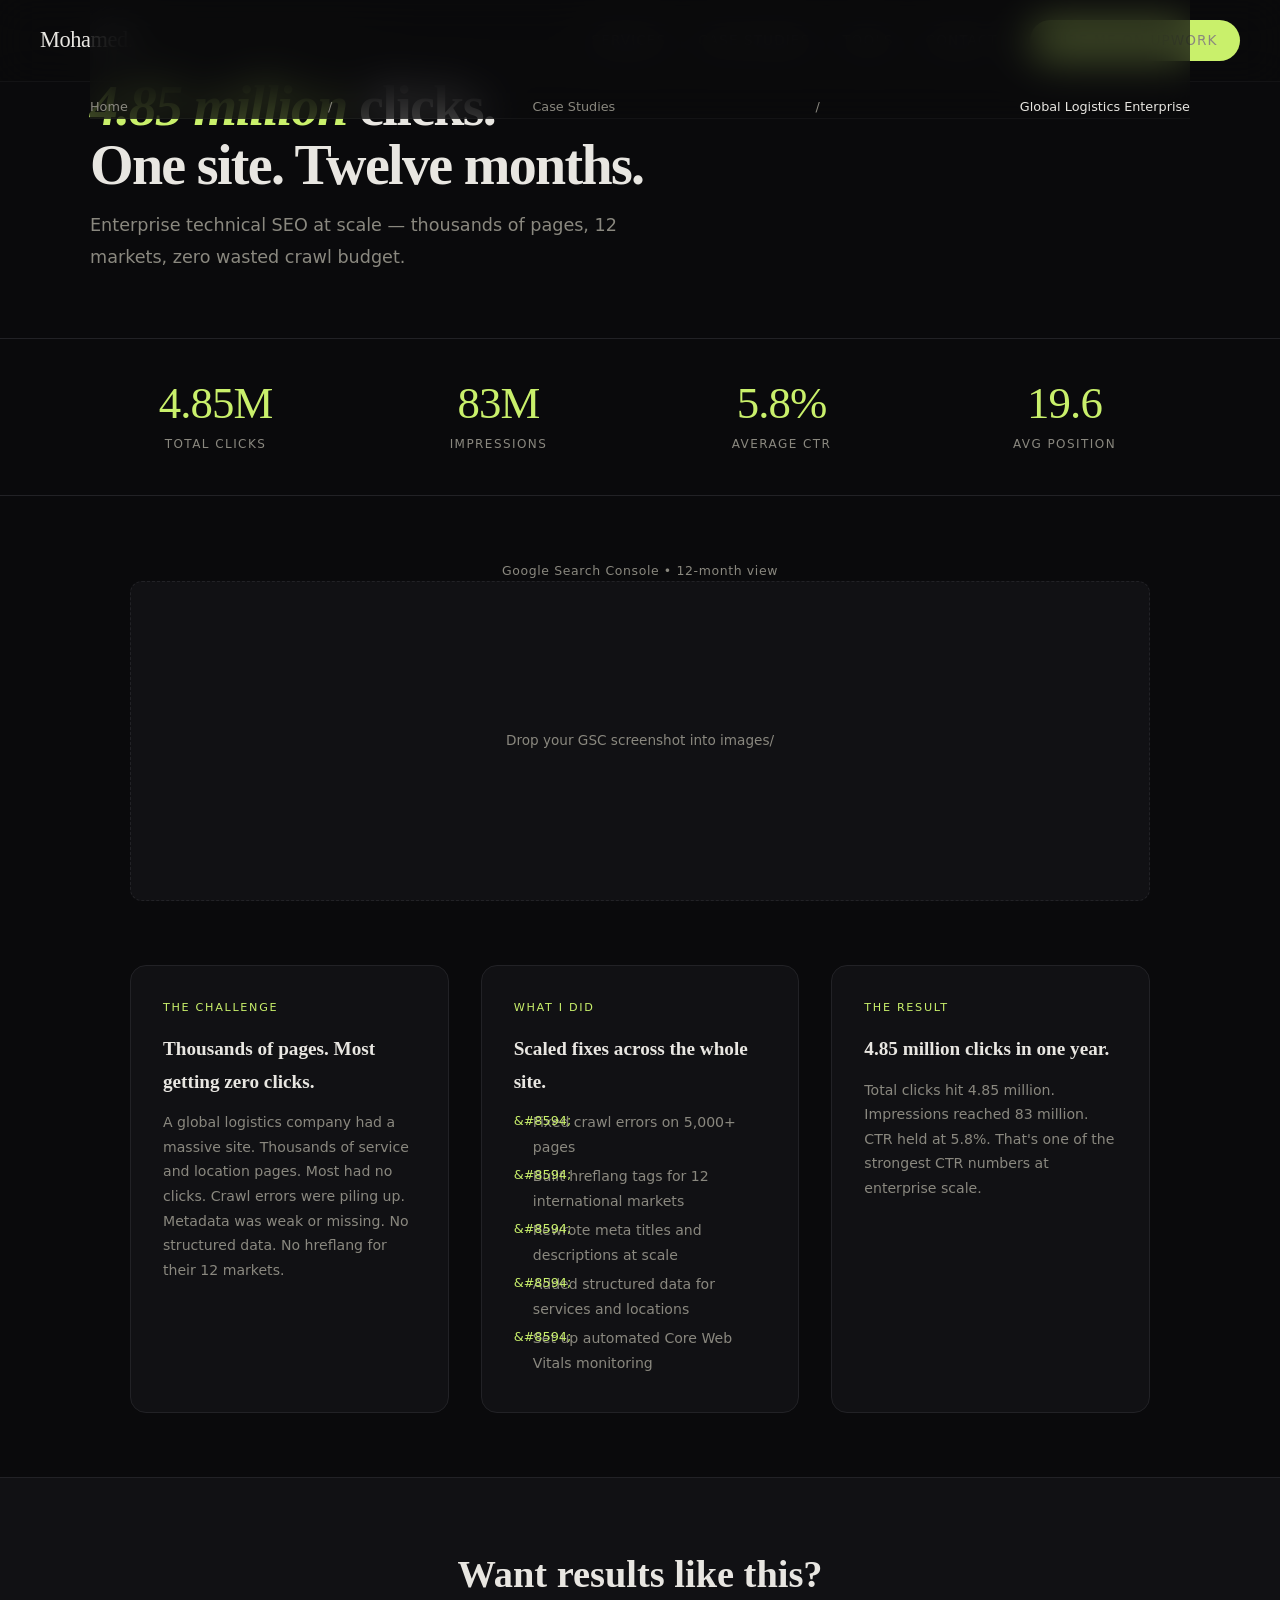
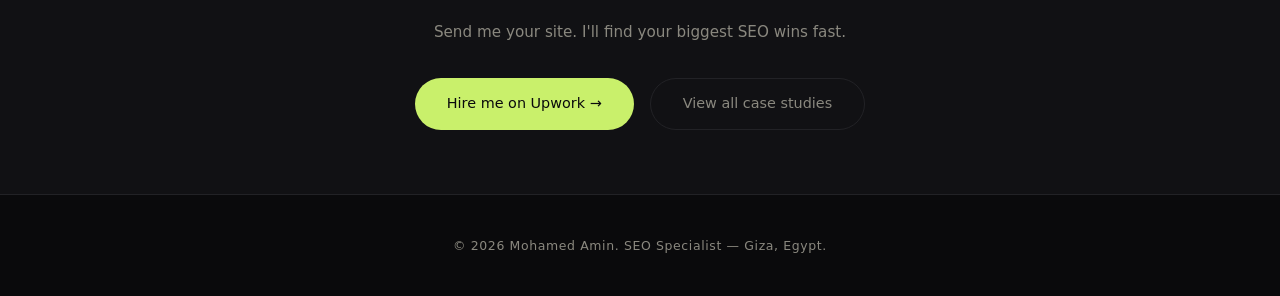
==== case-studies/enterprise-logistics.html @ 6799c582 "feat: add enterprise case study pages" ====
<!DOCTYPE html>
<html lang="en">
<head>
  <meta charset="UTF-8">
  <meta name="viewport" content="width=device-width, initial-scale=1.0">
  <meta http-equiv="Content-Security-Policy" content="default-src 'self'; style-src 'self' 'unsafe-inline' https://fonts.googleapis.com; font-src https://fonts.gstatic.com; script-src 'self' 'unsafe-inline'">
  <title>Global Logistics Enterprise &#8212; SEO Case Study | Mohamed Amin</title>
  <meta name="description" content="How I drove 4.85M organic clicks in 12 months for a global logistics enterprise through technical SEO at scale.">
  <link rel="preconnect" href="https://fonts.googleapis.com">
  <link rel="preconnect" href="https://fonts.gstatic.com" crossorigin>
  <link rel="preload" href="https://fonts.googleapis.com/css2?family=Instrument+Serif:ital@0;1&family=DM+Sans:ital,opsz,wght@0,9..40,300;0,9..40,400;0,9..40,500;0,9..40,600;1,9..40,300;1,9..40,400&display=swap" as="style" onload="this.onload=null;this.rel='stylesheet'">
  <noscript><link rel="stylesheet" href="https://fonts.googleapis.com/css2?family=Instrument+Serif:ital@0;1&family=DM+Sans:ital,opsz,wght@0,9..40,300;0,9..40,400;0,9..40,500;0,9..40,600;1,9..40,300;1,9..40,400&display=swap"></noscript>
  <link rel="stylesheet" href="../css/main.css">
  <link rel="stylesheet" href="../css/case-study.css">
</head>
<body>

<nav>
  <a href="../index.html" class="nav-logo">Mohamed<span>.</span></a>
  <div class="nav-links">
    <a href="../index.html#services">Services</a>
    <a href="../case-studies.html">Case Studies</a>
    <a href="../index.html#tools">Tools</a>
    <a href="../index.html#contact">Contact</a>
    <a href="https://www.upwork.com/freelancers/~01e36e9e4f4e8bf10b" class="nav-cta" target="_blank" rel="noopener noreferrer">Hire me on Upwork</a>
  </div>
  <button class="mobile-toggle" id="mobileToggle" aria-label="Toggle menu">&#9776;</button>
</nav>
<div class="mobile-nav" id="mobileNav">
  <a href="../index.html#services">Services</a>
  <a href="../case-studies.html">Case Studies</a>
  <a href="../index.html#tools">Tools</a>
  <a href="../index.html#contact">Contact</a>
  <a href="https://www.upwork.com/freelancers/~01e36e9e4f4e8bf10b" target="_blank" rel="noopener noreferrer">Hire me on Upwork</a>
</div>

<div style="padding:0 2.5rem">
  <nav class="breadcrumb" aria-label="Breadcrumb">
    <a href="../index.html">Home</a>
    <span aria-hidden="true">/</span>
    <a href="../case-studies.html">Case Studies</a>
    <span aria-hidden="true">/</span>
    <span class="current">Global Logistics Enterprise</span>
  </nav>
</div>

<section class="cs-hero">
  <div class="cs-hero-inner">
    <div class="cs-tag">Enterprise &bull; Global Logistics</div>
    <h1><em>4.85 million</em> clicks.<br>One site. Twelve months.</h1>
    <p class="cs-hero-sub">Enterprise technical SEO at scale &#8212; thousands of pages, 12 markets, zero wasted crawl budget.</p>
  </div>
</section>

<section class="cs-metrics">
  <div class="cs-metrics-inner">
    <div class="cs-metric reveal"><div class="cs-metric-val">4.85M</div><div class="cs-metric-label">Total Clicks</div></div>
    <div class="cs-metric reveal"><div class="cs-metric-val">83M</div><div class="cs-metric-label">Impressions</div></div>
    <div class="cs-metric reveal"><div class="cs-metric-val">5.8%</div><div class="cs-metric-label">Average CTR</div></div>
    <div class="cs-metric reveal"><div class="cs-metric-val">19.6</div><div class="cs-metric-label">Avg Position</div></div>
  </div>
</section>

<div class="screenshot-block">
  <img src="../images/case-enterprise-logistics.png"
       alt="Google Search Console performance showing 4.85M clicks and 83M impressions for a global logistics enterprise"
       onerror="this.parentElement.classList.add('placeholder')"
       width="1200" height="675" loading="lazy">
  <p class="screenshot-caption">Google Search Console &bull; 12-month view</p>
</div>

<div class="cs-story">
  <div class="cs-story-section reveal">
    <div class="cs-story-label">The challenge</div>
    <h3>Thousands of pages. Most getting zero clicks.</h3>
    <p>A global logistics company had a massive site. Thousands of service and location pages. Most had no clicks. Crawl errors were piling up. Metadata was weak or missing. No structured data. No hreflang for their 12 markets.</p>
  </div>
  <div class="cs-story-section reveal">
    <div class="cs-story-label">What I did</div>
    <h3>Scaled fixes across the whole site.</h3>
    <ul>
      <li>Fixed crawl errors on 5,000+ pages</li>
      <li>Built hreflang tags for 12 international markets</li>
      <li>Rewrote meta titles and descriptions at scale</li>
      <li>Added structured data for services and locations</li>
      <li>Set up automated Core Web Vitals monitoring</li>
    </ul>
  </div>
  <div class="cs-story-section reveal">
    <div class="cs-story-label">The result</div>
    <h3>4.85 million clicks in one year.</h3>
    <p>Total clicks hit 4.85 million. Impressions reached 83 million. CTR held at 5.8%. That's one of the strongest CTR numbers at enterprise scale.</p>
  </div>
</div>

<section class="cs-cta">
  <h2>Want results like this?</h2>
  <p>Send me your site. I'll find your biggest SEO wins fast.</p>
  <div class="cs-cta-actions">
    <a href="https://www.upwork.com/freelancers/~01e36e9e4f4e8bf10b" class="btn-primary" target="_blank" rel="noopener noreferrer">Hire me on Upwork &rarr;</a>
    <a href="../case-studies.html" class="btn-secondary">View all case studies</a>
  </div>
</section>

<footer>
  <p>&copy; 2026 Mohamed Amin. SEO Specialist &#8212; Giza, Egypt.</p>
</footer>
<script src="../js/main.js"></script>
</body>
</html>
---- css/main.css ----
/* ============================================================
   MAIN.CSS — shared across all pages
   ============================================================ */

*, *::before, *::after { margin: 0; padding: 0; box-sizing: border-box; }

:root {
  --bg: #0a0a0c;
  --bg-card: #111114;
  --bg-elevated: #18181c;
  --text: #e8e6e1;
  --text-muted: #8a887f;
  --accent: #c9f06b;
  --accent-dim: #4a5a20;
  --border: #222226;
  --serif: 'Instrument Serif', Georgia, serif;
  --sans: 'DM Sans', system-ui, sans-serif;
}

html { scroll-behavior: smooth; font-size: 16px; }
body { background: var(--bg); color: var(--text); font-family: var(--sans); line-height: 1.7; overflow-x: hidden; }
a { color: inherit; text-decoration: none; }
img { max-width: 100%; display: block; }

/* Noise texture */
body::after {
  content: '';
  position: fixed; top: 0; left: 0; width: 100%; height: 100%;
  background-image: url("data:image/svg+xml,%3Csvg viewBox='0 0 256 256' xmlns='http://www.w3.org/2000/svg'%3E%3Cfilter id='n'%3E%3CfeTurbulence type='fractalNoise' baseFrequency='0.9' numOctaves='4' stitchTiles='stitch'/%3E%3C/filter%3E%3Crect width='100%25' height='100%25' filter='url(%23n)' opacity='0.04'/%3E%3C/svg%3E");
  pointer-events: none; z-index: 9999; opacity: .35;
}

/* ── NAV ── */
nav {
  position: fixed; top: 0; left: 0; right: 0; z-index: 100;
  padding: 1.25rem 2.5rem;
  display: flex; justify-content: space-between; align-items: center;
  backdrop-filter: blur(20px);
  background: rgba(10,10,12,.7);
  border-bottom: 1px solid rgba(255,255,255,.04);
  transition: background .4s;
}
nav.scrolled { background: rgba(10,10,12,.92); }
.nav-logo { font-family: var(--serif); font-size: 1.4rem; letter-spacing: -.02em; }
.nav-logo span { color: var(--accent); }
.nav-links { display: flex; gap: 2rem; align-items: center; }
.nav-links a { font-size: .85rem; letter-spacing: .08em; text-transform: uppercase; color: var(--text-muted); transition: color .3s; }
.nav-links a:hover { color: var(--accent); }
.nav-cta {
  background: var(--accent); color: var(--bg);
  padding: .55rem 1.4rem; border-radius: 100px;
  font-weight: 500; font-size: .82rem; letter-spacing: .04em;
  transition: transform .3s, box-shadow .3s;
}
.nav-cta:hover { transform: translateY(-1px); box-shadow: 0 4px 24px rgba(201,240,107,.25); }
.mobile-toggle {
  display: none; background: none; border: none;
  color: var(--text); font-size: 1.5rem; cursor: pointer;
}
.mobile-nav {
  display: none; position: fixed; top: 60px; left: 0; right: 0;
  background: rgba(10,10,12,.96); border-bottom: 1px solid var(--border);
  padding: 1.5rem; flex-direction: column; gap: 1rem; z-index: 99;
}
.mobile-nav.open { display: flex; }
.mobile-nav a { font-size: .95rem; color: var(--text-muted); padding: .5rem 0; }

/* ── BUTTONS ── */
.btn-primary {
  background: var(--accent); color: var(--bg);
  padding: .8rem 2rem; border-radius: 100px;
  font-weight: 500; font-size: .9rem;
  display: inline-flex; align-items: center; gap: .5rem;
  transition: transform .3s, box-shadow .3s;
}
.btn-primary:hover { transform: translateY(-2px); box-shadow: 0 8px 32px rgba(201,240,107,.2); }
.btn-secondary {
  border: 1px solid var(--border); padding: .8rem 2rem; border-radius: 100px;
  font-size: .9rem; color: var(--text-muted); transition: border-color .3s, color .3s;
}
.btn-secondary:hover { border-color: var(--accent); color: var(--accent); }

/* ── SECTION UTILITIES ── */
.section { padding: 6rem 2.5rem; }
.section-header { max-width: 1100px; margin: 0 auto 3.5rem; }
.section-label { font-size: .75rem; text-transform: uppercase; letter-spacing: .15em; color: var(--accent); margin-bottom: .75rem; }
.section-title { font-family: var(--serif); font-size: clamp(2rem,4vw,3rem); letter-spacing: -.02em; line-height: 1.1; }
.section-desc { color: var(--text-muted); max-width: 560px; margin-top: .75rem; font-size: .95rem; }

/* ── FOOTER ── */
footer { border-top: 1px solid var(--border); padding: 2.5rem; text-align: center; }
footer p { font-size: .78rem; color: var(--text-muted); letter-spacing: .05em; }

/* ── REVEAL ANIMATION ── */
.reveal { opacity: 0; transform: translateY(40px); transition: opacity .7s cubic-bezier(.25,.46,.45,.94), transform .7s cubic-bezier(.25,.46,.45,.94); }
.reveal.visible { opacity: 1; transform: translateY(0); }

@keyframes fadeUp { from { opacity: 0; transform: translateY(30px); } to { opacity: 1; transform: translateY(0); } }
@keyframes pulse { 0%, 100% { opacity: 1; } 50% { opacity: .4; } }

/* ── RESPONSIVE ── */
@media (max-width: 900px) {
  .nav-links { display: none; }
  .mobile-toggle { display: block; }
  nav { padding: 1rem 1.5rem; }
  .section { padding: 4rem 1.5rem; }
}
---- css/case-study.css ----
/* ============================================================
   CASE-STUDY.CSS — individual case study pages
   ============================================================ */

/* ── BREADCRUMB ── */
.breadcrumb {
  max-width: 1100px; margin: 0 auto; padding: 6rem 0 0;
  display: flex; align-items: center; gap: .5rem;
  font-size: .8rem; color: var(--text-muted);
}
.breadcrumb a { color: var(--text-muted); transition: color .3s; }
.breadcrumb a:hover { color: var(--accent); }
.breadcrumb span { color: var(--text-muted); }
.breadcrumb .current { color: var(--text); }

/* ── CS HERO ── */
.cs-hero { padding: 2rem 2.5rem 4rem; }
.cs-hero-inner { max-width: 1100px; margin: 0 auto; }
.cs-tag {
  font-size: .75rem; text-transform: uppercase; letter-spacing: .15em; color: var(--accent);
  margin-bottom: 1rem; display: inline-flex; align-items: center; gap: .5rem;
}
.cs-tag::before { content: ''; width: 16px; height: 1px; background: var(--accent); }
.cs-hero h1 {
  font-family: var(--serif); font-size: clamp(2rem,5vw,3.5rem);
  line-height: 1.05; letter-spacing: -.03em; margin-bottom: 1rem;
}
.cs-hero h1 em { font-style: italic; color: var(--accent); }
.cs-hero-sub { font-size: 1.1rem; color: var(--text-muted); max-width: 600px; line-height: 1.8; }

/* ── METRIC STRIP ── */
.cs-metrics { border-top: 1px solid var(--border); border-bottom: 1px solid var(--border); padding: 2.5rem; }
.cs-metrics-inner { max-width: 1100px; margin: 0 auto; display: grid; grid-template-columns: repeat(4,1fr); gap: 2rem; }
.cs-metric { text-align: center; }
.cs-metric-val { font-family: var(--serif); font-size: clamp(1.8rem,3.5vw,2.8rem); color: var(--accent); letter-spacing: -.02em; line-height: 1.1; }
.cs-metric-label { font-size: .75rem; color: var(--text-muted); text-transform: uppercase; letter-spacing: .12em; margin-top: .4rem; }

/* ── SCREENSHOT ── */
.screenshot-block { max-width: 1100px; margin: 4rem auto; padding: 0 2.5rem; }
.screenshot-block img { width: 100%; border-radius: 12px; border: 1px solid var(--border); }
.screenshot-block.placeholder img { display: none; }
.screenshot-block.placeholder::after {
  content: 'Drop your GSC screenshot into images/';
  display: flex; align-items: center; justify-content: center;
  width: 100%; min-height: 320px;
  background: var(--bg-card); border: 1px dashed var(--border); border-radius: 12px;
  font-size: .85rem; color: var(--text-muted); text-align: center;
  padding: 2rem;
}
.screenshot-caption { font-size: .78rem; color: var(--text-muted); margin-top: .75rem; text-align: center; letter-spacing: .05em; }

/* ── STORY ── */
.cs-story { max-width: 1100px; margin: 0 auto; padding: 0 2.5rem 4rem; display: grid; grid-template-columns: repeat(3,1fr); gap: 2rem; }
.cs-story-section { background: var(--bg-card); border: 1px solid var(--border); border-radius: 16px; padding: 2rem; }
.cs-story-label { font-size: .7rem; text-transform: uppercase; letter-spacing: .15em; color: var(--accent); margin-bottom: 1rem; }
.cs-story-section h3 { font-family: var(--serif); font-size: 1.2rem; margin-bottom: .75rem; }
.cs-story-section p { font-size: .88rem; color: var(--text-muted); line-height: 1.75; }
.cs-story-section ul { list-style: none; padding: 0; }
.cs-story-section ul li { font-size: .88rem; color: var(--text-muted); line-height: 1.75; padding-left: 1.2rem; position: relative; margin-bottom: .3rem; }
.cs-story-section ul li::before { content: '&#8594;'; position: absolute; left: 0; color: var(--accent); font-size: .8rem; }

/* ── CS CTA BAR ── */
.cs-cta { background: var(--bg-card); border-top: 1px solid var(--border); padding: 4rem 2.5rem; text-align: center; }
.cs-cta h2 { font-family: var(--serif); font-size: clamp(1.6rem,3vw,2.4rem); margin-bottom: .75rem; }
.cs-cta p { color: var(--text-muted); font-size: .95rem; margin-bottom: 2rem; }
.cs-cta-actions { display: flex; gap: 1rem; justify-content: center; flex-wrap: wrap; }

@media (max-width: 900px) {
  .cs-metrics-inner { grid-template-columns: repeat(2,1fr); }
  .cs-story { grid-template-columns: 1fr; }
  .breadcrumb, .cs-hero, .screenshot-block, .cs-story { padding-left: 1.5rem; padding-right: 1.5rem; }
  .cs-cta { padding: 3rem 1.5rem; }
}
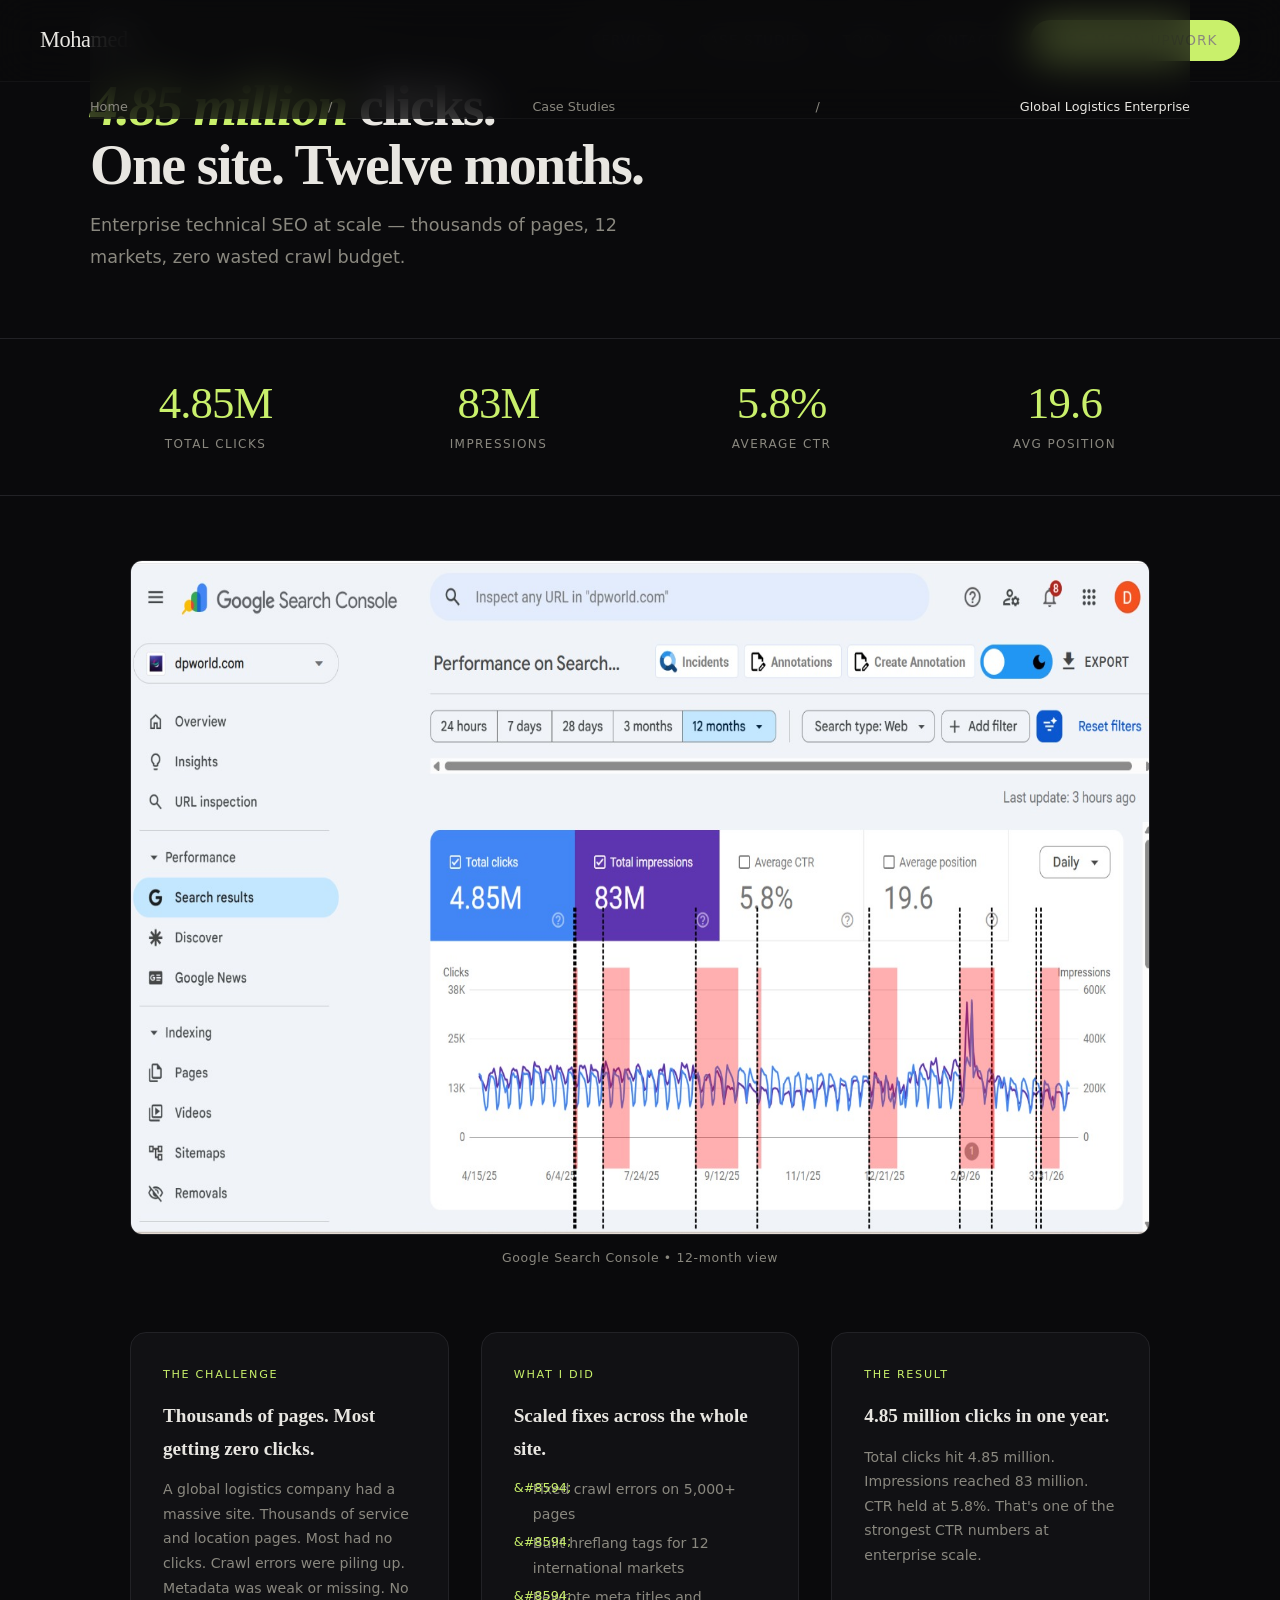
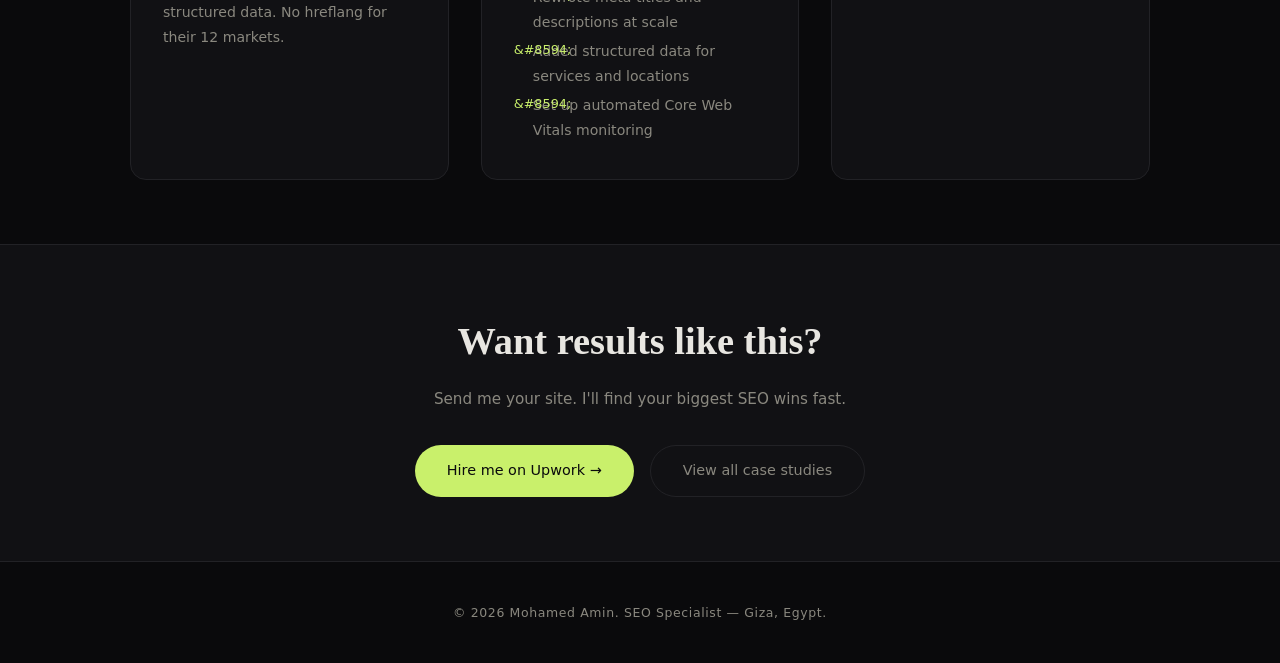
==== commit 759e9753: "feat: add GSC screenshots and wire up all image paths" ====
--- a/case-studies/enterprise-logistics.html
+++ b/case-studies/enterprise-logistics.html
@@ -62,7 +62,7 @@
 </section>
 
 <div class="screenshot-block">
-  <img src="../images/case-enterprise-logistics.png"
+  <img src="../images/case-enterprise-logistics.png.jpeg"
        alt="Google Search Console performance showing 4.85M clicks and 83M impressions for a global logistics enterprise"
        onerror="this.parentElement.classList.add('placeholder')"
        width="1200" height="675" loading="lazy">
--- a/css/case-study.css
+++ b/css/case-study.css
@@ -49,6 +49,9 @@
 }
 .screenshot-caption { font-size: .78rem; color: var(--text-muted); margin-top: .75rem; text-align: center; letter-spacing: .05em; }
 
+/* Second screenshot sits closer to the first */
+.screenshot-block + .screenshot-block { margin-top: 1.5rem; }
+
 /* ── STORY ── */
 .cs-story { max-width: 1100px; margin: 0 auto; padding: 0 2.5rem 4rem; display: grid; grid-template-columns: repeat(3,1fr); gap: 2rem; }
 .cs-story-section { background: var(--bg-card); border: 1px solid var(--border); border-radius: 16px; padding: 2rem; }
